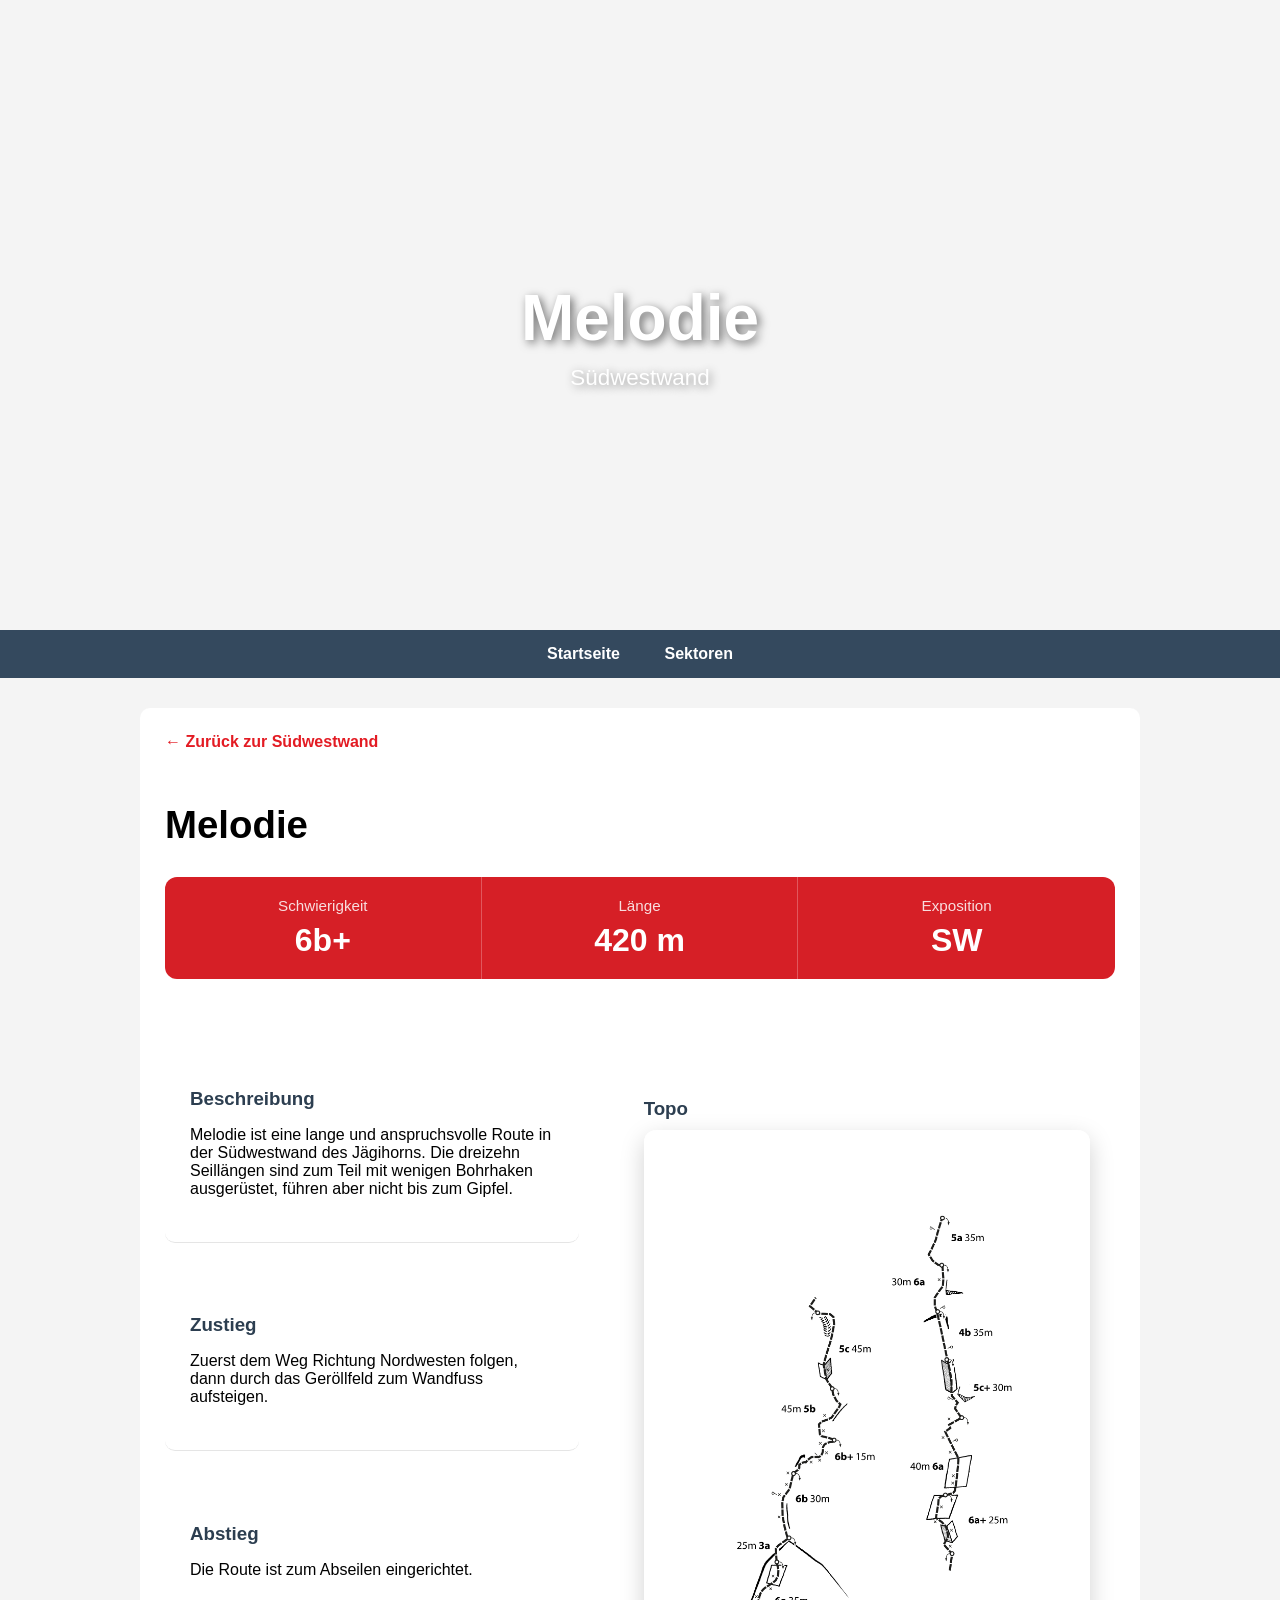
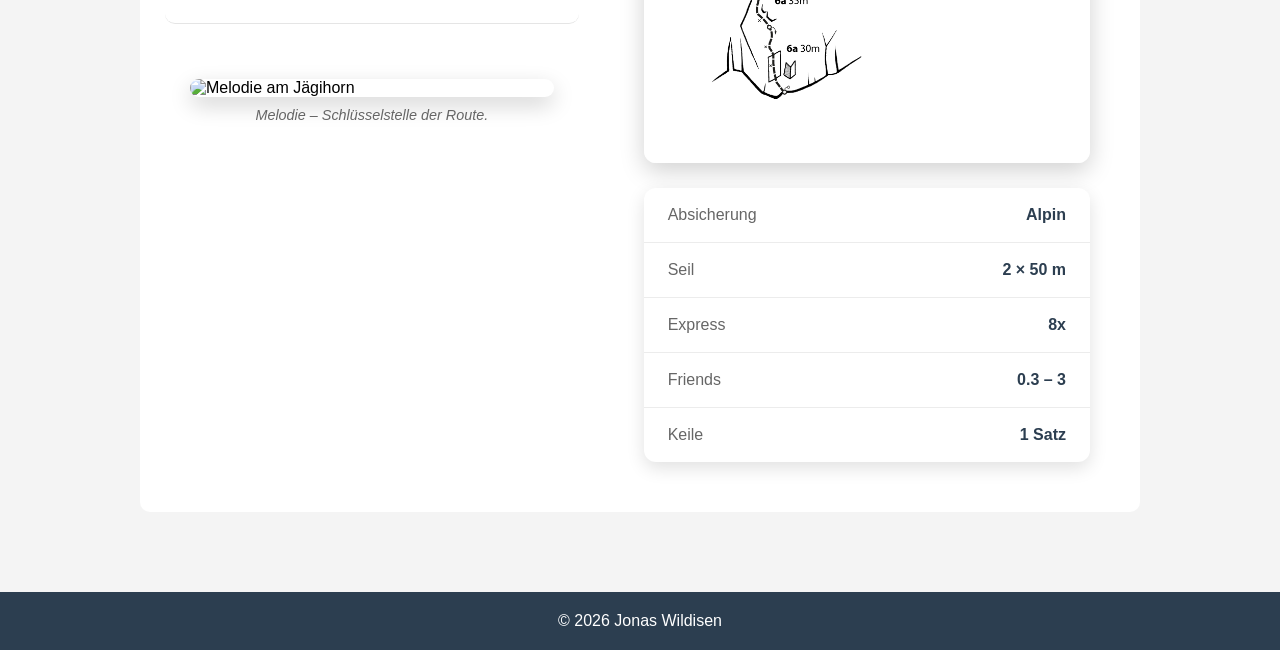
==== pages/melodie.html @ 9a67e206 "erste route melodie fertig" ====
<!DOCTYPE html>
<html lang="de">

<head>
    <meta charset="UTF-8">
    <title>Melodie</title>

    <link rel="stylesheet" href="../css/style.css">
</head>

<body>

<header class="small-header">
    <h1>Melodie</h1>
    <p>Südwestwand</p>
</header>

<nav>
    <a href="../index.html">Startseite</a>
    <a href="../index.html#sektoren">Sektoren</a>
</nav>

<main>

<section class="route-page">

    <a class="back-link" href="suedwestwand.html">← Zurück zur Südwestwand</a>

    <h2>Melodie</h2>

    <div class="route-header-info">

        <div class="info-main">
            <span>Schwierigkeit</span>
            <strong>6b+</strong>
        </div>

        <div class="info-main">
            <span>Länge</span>
            <strong>420 m</strong>
        </div>

        <div class="info-main">
            <span>Exposition</span>
            <strong>SW</strong>
        </div>

    </div>

    <div class="route-layout">

        <div class="route-left">

            <section class="text-block">
                <h3>Beschreibung</h3>
                <p>
                    Melodie ist eine lange und anspruchsvolle Route in der Südwestwand
                    des Jägihorns. Die dreizehn Seillängen sind zum Teil mit wenigen
                    Bohrhaken ausgerüstet, führen aber nicht bis zum Gipfel.
                </p>
            </section>

            <section class="text-block">
                <h3>Zustieg</h3>
                <p>
                    Zuerst dem Weg Richtung Nordwesten folgen, dann durch das Geröllfeld
                    zum Wandfuss aufsteigen.
                </p>
            </section>

            <section class="text-block">
                <h3>Abstieg</h3>
                <p>
                    Die Route ist zum Abseilen eingerichtet.
                </p>
            </section>

            <section class="route-photo">

                <img class="zoomable"
                    src="../images/melodie-foto.jpg"
                    alt="Melodie am Jägihorn">

                <p class="photo-caption">
                    Melodie – Schlüsselstelle der Route.
                </p>

            </section>

        </div>

        <div class="route-right">

            <section class="topo-section">
                <h3>Topo</h3>

                <img class="zoomable"
                    src="../images/melodie-topo.png"
                    alt="Topo der Route Melodie">

                <div class="equipment-box">

                    <div class="equipment-row">
                        <span>Absicherung</span>
                        <strong>Alpin</strong>
                    </div>

                    <div class="equipment-row">
                        <span>Seil</span>
                        <strong>2 × 50 m</strong>
                    </div>

                    <div class="equipment-row">
                        <span>Express</span>
                        <strong>8x</strong>
                    </div>

                    <div class="equipment-row">
                        <span>Friends</span>
                        <strong>0.3 – 3</strong>
                    </div>

                    <div class="equipment-row">
                        <span>Keile</span>
                        <strong>1 Satz</strong>
                    </div>

                </div>

            </section>

        </div>

    </div>

</section>

</main>

<footer>
    © 2026 Jonas Wildisen
</footer>

<div id="lightbox" class="lightbox">
    <span id="lightbox-close">&times;</span>
    <img id="lightbox-img" src="" alt="">
</div>

<script src="../js/lightbox.js"></script>

</body>

</html>
---- css/style.css ----
/* Gesamte Webseite */
body {
    margin: 0;
    font-family: Arial, sans-serif;
    background-color: #f4f4f4;
}


/* ---------- HEADER ---------- */
header {
    position: relative;

    height: 70vh;
    min-height: 500px;

    display: flex;
    flex-direction: column;

    justify-content: center;
    align-items: center;

    text-align: center;

    color: white;

    background-image:
        linear-gradient(rgba(0,0,0,0),
                        rgba(0,0,0,0)),
        url("../images/header-jaegihorn.JPG");

    background-size: cover;
    background-position: center 40%;
}

header h1 {

    font-size: 4rem;

    margin-bottom: 10px;

    text-shadow: 3px 3px 10px rgba(0,0,0,0.55);

}

header p {

    font-size: 1.4rem;

    margin: 0;

    text-shadow: 2px 2px 10px rgba(0,0,0,0.45);

}


/* Navigation */
nav {
    background-color: #34495e;
    text-align: center;
    padding: 15px;
}


nav a {
    color: white;
    text-decoration: none;
    margin: 20px;
    font-weight: bold;
}


/* Hauptinhalt */
main {
    max-width: 1000px;
    margin: auto;
    padding: 30px;
}


/* Willkommen-Box */
section {
    background-color: white;
    padding: 25px;
    border-radius: 10px;
}


/* Fussbereich */
footer {
    background-color: #2c3e50;
    color: white;
    text-align: center;
    padding: 20px;
    margin-top: 50px;
}


.button {
    display: inline-block;
    margin-top: 20px;
    padding: 12px 22px;

    background-color: #2c3e50;
    color: white;

    text-decoration: none;
    font-weight: bold;

    border-radius: 8px;
}

.button:hover {
    background-color: #1f2d3a;
}


.sector-grid {
    display: grid;
    grid-template-columns: repeat(3, 1fr);
    gap: 22px;
    margin-top: 30px;
}

.sector-card {
    display: block;
    padding: 28px;

    background-color: white;
    color: #2c3e50;

    text-decoration: none;

    border-radius: 12px;
    box-shadow: 0 6px 18px rgba(0,0,0,0.12);

    transition: transform 0.2s ease, box-shadow 0.2s ease;
}

.sector-card h3 {
    margin-top: 0;
    margin-bottom: 8px;
}

.sector-card p {
    margin: 0;
    color: #666;
}

.sector-card:hover {
    transform: translateY(-5px);
    box-shadow: 0 10px 25px rgba(0,0,0,0.18);
}


.overview-image {
    margin-top: 30px;
    margin-bottom: 40px;
}

.overview-image img {
    width: 100%;
    display: block;

    border-radius: 12px;

    box-shadow: 0 8px 24px rgba(0,0,0,0.18);
}


/* Übersichtsbild */

.overview-image {
    margin: 30px 0;
}

.overview-image img {
    width: 100%;
    height: 350px;
    object-fit: cover;
    object-position: center 40%;
    border-radius: 12px;
}

.back-link {
    display: inline-block;
    margin-bottom: 20px;
    color: #e31b23;
    text-decoration: none;
    font-weight: bold;
}

.sector-image-large img {
    width: 100%;
    height: 380px;
    object-fit: cover;
    object-position: center 45%;
    border-radius: 12px;
    box-shadow: 0 8px 24px rgba(0,0,0,0.18);
    margin: 25px 0;
}

.route-list {
    display: grid;
    gap: 18px;
}

.route-card {
    display: grid;
    grid-template-columns: 50px 1fr auto;
    align-items: center;
    gap: 18px;

    padding: 22px;
    background-color: white;
    color: #2c3e50;
    text-decoration: none;

    border-radius: 12px;
    box-shadow: 0 6px 18px rgba(0,0,0,0.12);
}

.route-card:hover {
    transform: translateY(-6px) scale(1.02);

    box-shadow: 0 14px 35px rgba(0,0,0,0.18);

    background-color: #f8fbff;
}

.route-number {
    width: 38px;
    height: 38px;
    border-radius: 50%;
    background-color: #e31b23;
    color: white;

    display: flex;
    justify-content: center;
    align-items: center;

    font-weight: bold;
}

.route-page h2 {
    font-size: 2.4rem;
    margin-bottom: 25px;
}

.route-info-grid {
    display: grid;
    grid-template-columns: repeat(3, 1fr);
    gap: 14px;
    margin: 30px 0;
}

.route-info-grid div {
    background-color: white;
    padding: 18px;
    border-radius: 12px;
    box-shadow: 0 5px 16px rgba(0,0,0,0.10);
}

.route-info-grid span {
    display: block;
    color: #777;
    font-size: 0.9rem;
    margin-bottom: 6px;
}

.route-info-grid strong {
    font-size: 1.3rem;
    color: #2c3e50;
}

.text-block {
    margin-top: 25px;
}

.text-block h3,
.topo-section h3 {
    margin-bottom: 10px;
    color: #2c3e50;
}

.topo-section {
    margin-top: 35px;
}

.topo-section img {
    width: 100%;
    display: block;
    border-radius: 12px;
    box-shadow: 0 8px 24px rgba(0,0,0,0.18);
}

/* ===== Routenkopf ===== */

.route-header-info{

    display:grid;
    grid-template-columns:repeat(3,1fr);

    background:#d61f26;

    border-radius:12px;

    overflow:hidden;

    margin:30px 0 40px;
}

.info-main{

    color:white;

    padding:20px;

    text-align:center;

    border-right:1px solid rgba(255,255,255,.25);
}

.info-main:last-child{

    border-right:none;
}

.info-main span{

    display:block;

    font-size:0.95rem;

    opacity:.85;

    margin-bottom:8px;
}

.info-main strong{

    font-size:2rem;

    font-weight:700;
}

/* ===== Material ===== */

.equipment-box{

    margin-top:25px;

    background:white;

    border-radius:12px;

    box-shadow:0 6px 18px rgba(0,0,0,.12);

    overflow:hidden;
}

.equipment-row{

    display:flex;

    justify-content:space-between;

    padding:18px 24px;

    border-bottom:1px solid #ececec;
}

.equipment-row:last-child{

    border-bottom:none;
}

.equipment-row span{

    color:#666;
}

.equipment-row strong{

    color:#2c3e50;
}

.route-layout {
    display: grid;
    grid-template-columns: 1fr 1.2fr;
    gap: 40px;
    align-items: start;
}

.route-left .text-block {
    padding-bottom: 28px;
    margin-bottom: 28px;
    border-bottom: 1px solid #e5e5e5;
}

.route-left .text-block:last-child {
    border-bottom: none;
}

.route-right {
    position: sticky;
    top: 20px;
}

.topo-section img {
    max-height: 760px;
    object-fit: contain;
    background-color: white;
}

.route-photo {
    margin-top: 30px;
}

.route-photo img {
    width: 100%;
    border-radius: 12px;
    display: block;
    box-shadow: 0 8px 22px rgba(0,0,0,0.18);
}

.photo-caption {
    margin-top: 10px;
    font-size: 0.9rem;
    color: #666;
    text-align: center;
    font-style: italic;
}

.zoomable {
    cursor: zoom-in;
}

.lightbox {
    display: none;
    position: fixed;
    z-index: 9999;

    inset: 0;

    background: rgba(0,0,0,0.88);

    justify-content: center;
    align-items: center;

    padding: 30px;
}

.lightbox.active {
    display: flex;
}

.lightbox img {
    max-width: 95%;
    max-height: 90vh;

    border-radius: 10px;
    background: white;
}

#lightbox-close {
    position: fixed;
    top: 20px;
    right: 30px;

    color: white;
    font-size: 42px;
    font-weight: bold;

    cursor: pointer;
}
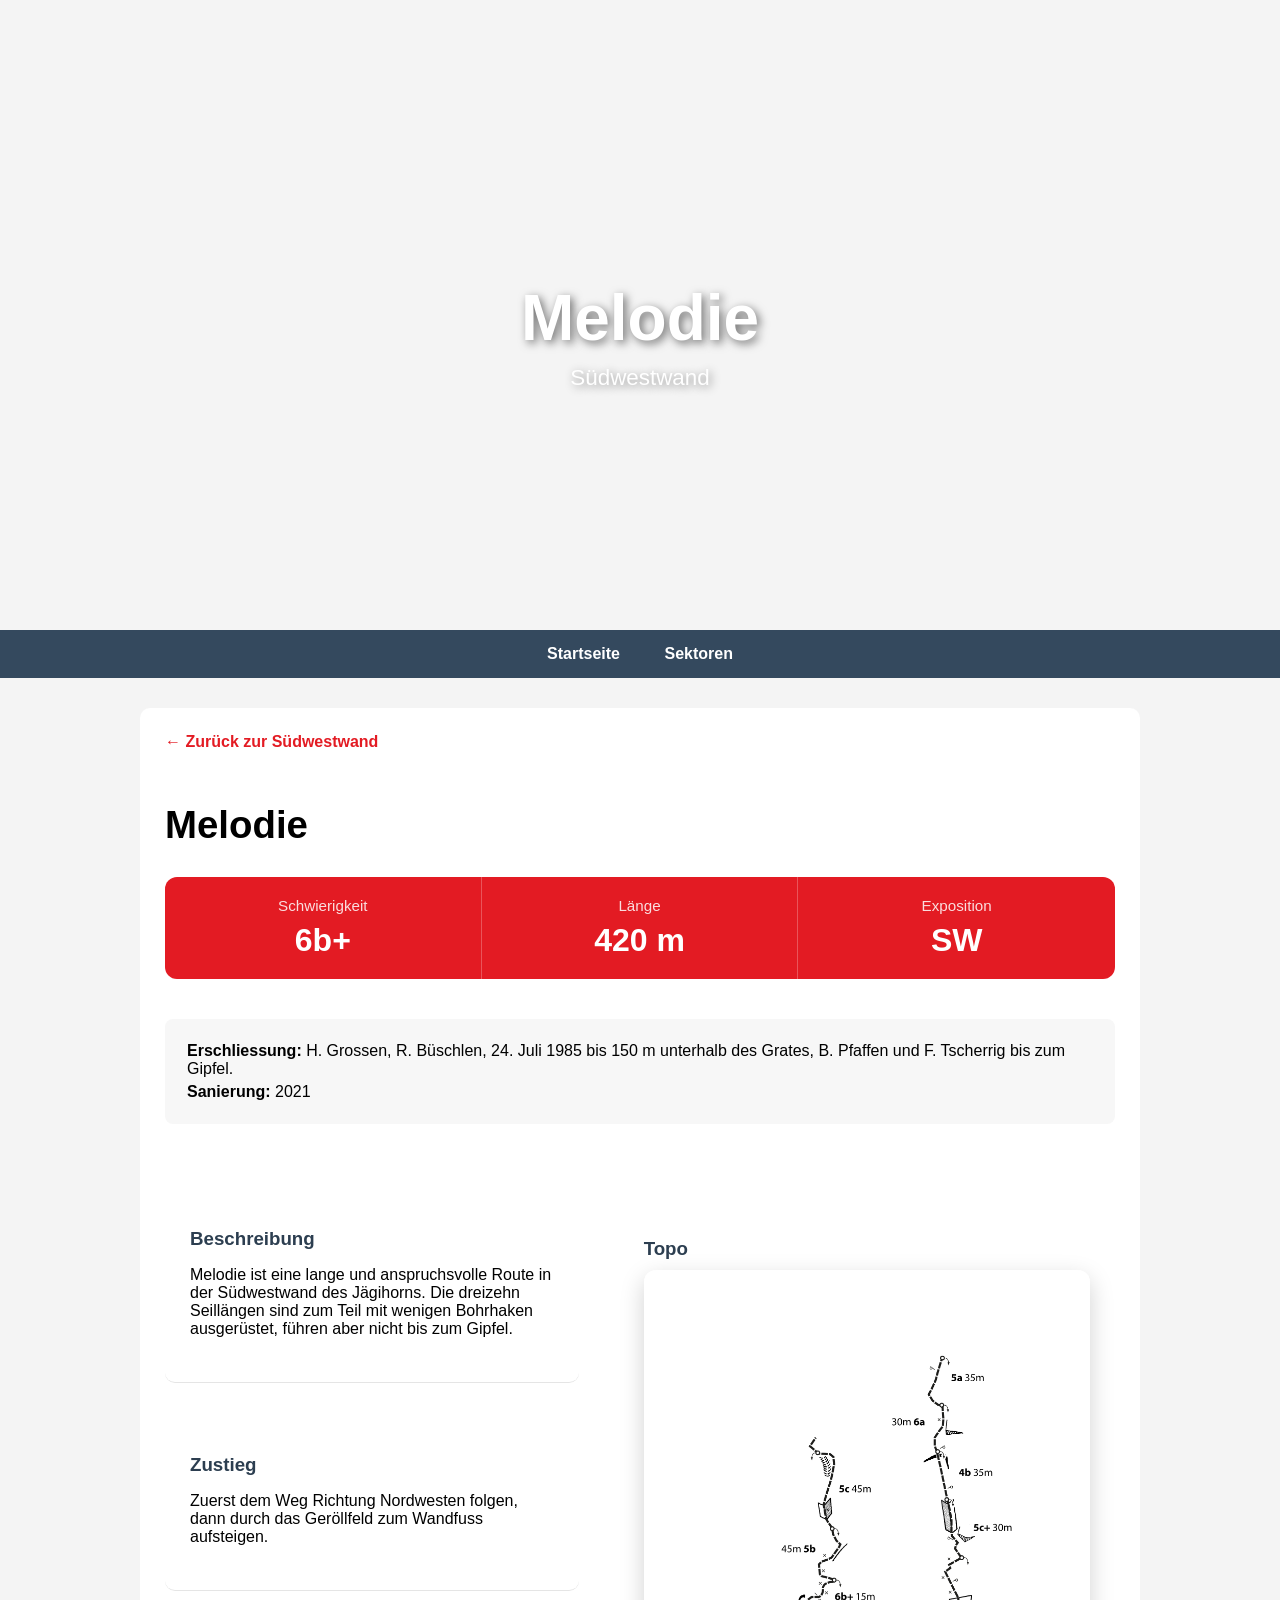
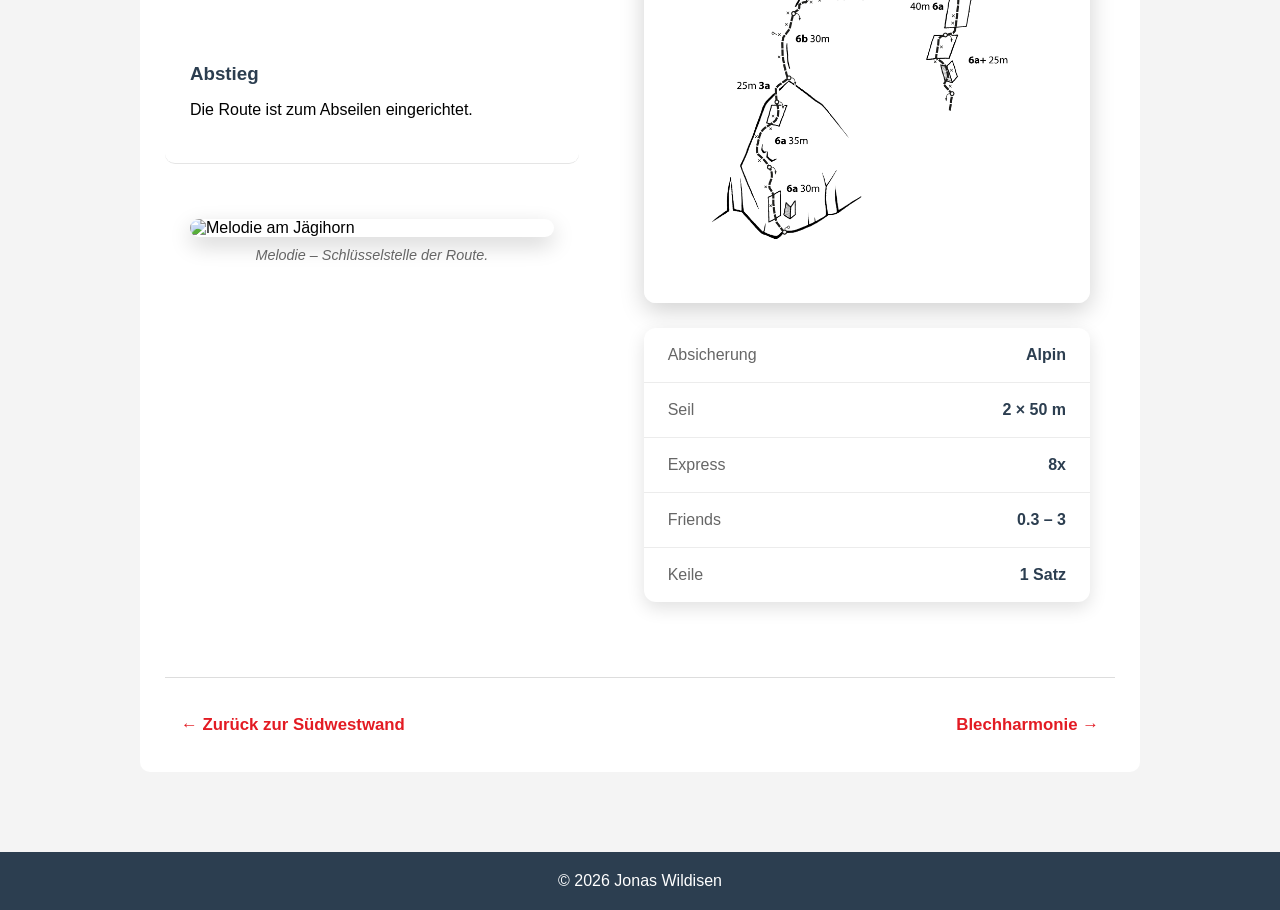
==== commit 4a98a69e: "sektor pfeiler angefangen" ====
--- a/pages/melodie.html
+++ b/pages/melodie.html
@@ -22,7 +22,7 @@
 
 <main>
 
-<section class="route-page">
+<section class="route-page sector-suedwestwand">
 
     <a class="back-link" href="suedwestwand.html">← Zurück zur Südwestwand</a>
 
@@ -45,6 +45,18 @@
             <strong>SW</strong>
         </div>
 
+    </div>
+
+    <div class="route-meta">
+        <p>
+            <strong>Erschliessung:</strong>
+            H. Grossen, R. Büschlen, 24. Juli 1985 bis 150 m unterhalb des Grates,
+            B. Pfaffen und F. Tscherrig bis zum Gipfel.
+        </p>
+
+        <p>
+            <strong>Sanierung:</strong> 2021
+        </p>
     </div>
 
     <div class="route-layout">
@@ -78,7 +90,7 @@
             <section class="route-photo">
 
                 <img class="zoomable"
-                    src="../images/melodie-foto.jpg"
+                    src="../images/melodie-foto.JPG"
                     alt="Melodie am Jägihorn">
 
                 <p class="photo-caption">
@@ -133,6 +145,18 @@
 
     </div>
 
+    <div class="route-navigation">
+
+        <a class="route-nav-prev" href="suedwestwand.html">
+             ← Zurück zur Südwestwand
+        </a>
+
+        <a class="route-nav-next" href="blechharmonie.html">
+            Blechharmonie →
+        </a>
+
+    </div>
+
 </section>
 
 </main>
--- a/css/style.css
+++ b/css/style.css
@@ -300,7 +300,7 @@
     display:grid;
     grid-template-columns:repeat(3,1fr);
 
-    background:#d61f26;
+    background: var(--sector-color);
 
     border-radius:12px;
 
@@ -472,4 +472,84 @@
     font-weight: bold;
 
     cursor: pointer;
+}
+
+.route-meta {
+    margin: 25px 0 35px;
+    padding: 18px 22px;
+
+    background-color: #f7f7f7;
+
+    border-radius: 8px;
+}
+
+.route-meta p {
+    margin: 5px 0;
+}
+
+/* ---------- ROUTEN-NAVIGATION ---------- */
+
+.route-navigation {
+    display: flex;
+    justify-content: space-between;
+    align-items: center;
+
+    margin-top: 50px;
+    padding-top: 25px;
+
+    border-top: 1px solid #ddd;
+}
+
+.route-navigation a {
+    color: var(--sector-color);
+    text-decoration: none;
+    font-weight: bold;
+    font-size: 1.05rem;
+
+    padding: 12px 16px;
+    border-radius: 8px;
+
+    transition: background-color 0.2s ease;
+}
+
+.route-navigation a:hover {
+    background-color: #f5f5f5;
+}
+
+/* =========================
+   SEKTOR PFEILER – GRÜN
+   ========================= */
+
+.sector-pfeiler .route-number {
+    background-color: #00a651;
+}
+
+.sector-pfeiler .back-link {
+    color: #00a651;
+}
+
+.sector-pfeiler .route-card:hover {
+    border-color: #00a651;
+}
+
+/* Pfeiler Übersichtsbild kompakter */
+.sector-pfeiler .sector-image-large img {
+    height: 600px;
+    object-fit: cover;
+    object-position: center 65%;
+}
+
+/* ---------- SEKTORFARBEN ---------- */
+
+.sector-suedwestwand {
+    --sector-color: #e31b23;
+}
+
+.sector-pfeiler {
+    --sector-color: #00a651;
+}
+
+/* zurück-link färben */
+.route-page .back-link {
+    color: var(--sector-color);
 }
